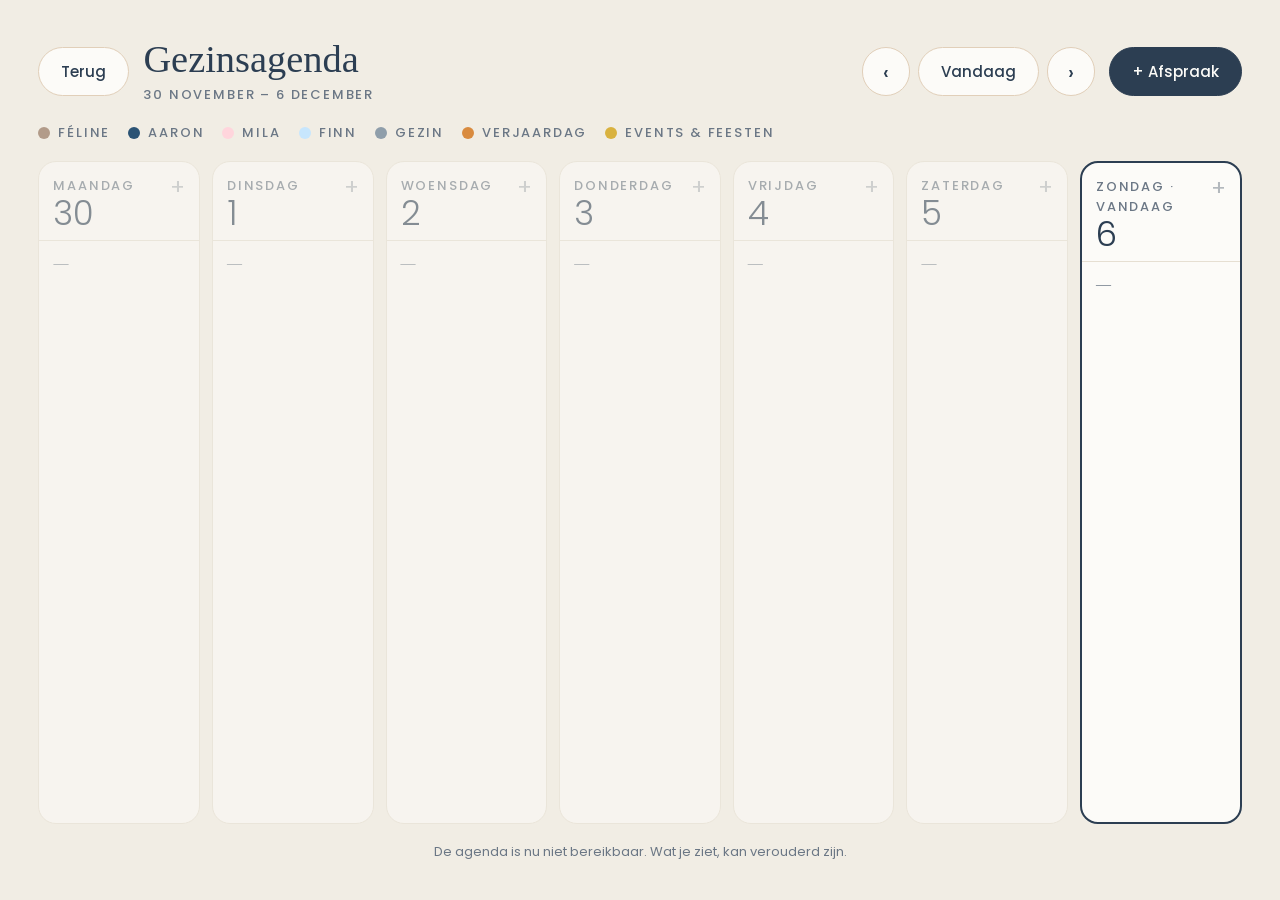
==== agenda/index.html @ 088efd91 "Family hub: startscherm, opslag, fruitmenu en gezinsagenda Het Apps Script staat niet in deze openba" ====
<!doctype html>
<html lang="nl">
<head>
<meta charset="utf-8">
<meta name="viewport" content="width=device-width, initial-scale=1, maximum-scale=1, user-scalable=no">
<title>Gezinsagenda</title>
<link rel="stylesheet" href="../shared/huisstijl.css">
<style>
  body { padding: var(--gutter); display: flex; flex-direction: column; height: 100vh; gap: 18px; }
  input, select { -webkit-user-select: text; user-select: text; }

  .balk { display: flex; align-items: center; gap: 14px; flex-wrap: wrap; }
  .titel { flex: 1; min-width: 200px; }
  .titel h1 { font-family: var(--serif); font-weight: normal; font-size: clamp(28px, 3vw, 40px); margin: 0; line-height: 1.1; }
  .titel .label { margin-top: 4px; }
  .nav { display: flex; gap: 8px; }
  .rond { width: 48px; padding: 0; justify-content: center; font-size: 20px; }

  .legende { display: flex; gap: 18px; flex-wrap: wrap; }
  .legende span { display: inline-flex; align-items: center; gap: 8px; }
  .legende i { width: 12px; height: 12px; border-radius: 50%; display: inline-block; }

  .week { flex: 1; min-height: 0; display: grid; grid-template-columns: repeat(7, minmax(0, 1fr)); gap: 12px; }
  .dag { background: var(--wit); border: 1px solid var(--lijn); border-radius: var(--radius); display: flex; flex-direction: column; min-height: 0; overflow: hidden; }
  .dag.vandaag { border: 2px solid var(--navy); }
  .dag.voorbij { opacity: .55; }
  .kop { padding: 14px 14px 10px; border-bottom: 1px solid var(--lijn); cursor: pointer; text-align: left; background: none; border-left: 0; border-right: 0; border-top: 0; color: inherit; font: inherit; display: flex; justify-content: space-between; align-items: flex-start; gap: 8px; }
  .kop:active { background: var(--room); }
  .kop .nr { font-family: var(--sans); font-weight: 300; font-size: 34px; line-height: 1; }
  .kop .plus { font-family: var(--sans); font-size: 22px; line-height: 1; opacity: .35; }
  .feest { font-family: var(--sans); font-size: 11px; color: var(--zacht); margin-top: 6px; }
  .lijst { flex: 1; overflow-y: auto; padding: 10px; display: flex; flex-direction: column; gap: 8px; }
  .leeg { font-family: var(--serif); font-size: 15px; color: var(--zacht); padding: 4px 4px; }

  .item { display: block; width: 100%; text-align: left; border: 0; cursor: pointer; color: var(--navy); font: inherit;
          background: var(--wit); border-radius: 10px; padding: 8px 10px 8px 14px; position: relative;
          box-shadow: inset 0 0 0 1px var(--lijn); }
  .item::before { content: ""; position: absolute; left: 0; top: 0; bottom: 0; width: 6px; border-radius: 10px 0 0 10px; background: var(--k); }
  .item.heel { background: var(--kz); box-shadow: none; }
  .item .uur { font-family: var(--sans); font-size: 12px; font-weight: 500; letter-spacing: .04em; color: var(--zacht); }
  .item .tt { font-family: var(--serif); font-size: 17px; line-height: 1.25; overflow-wrap: anywhere; }

  .melding { font-family: var(--sans); font-size: 13px; text-align: center; min-height: 18px; color: var(--zacht); }

  dialog { border: 0; border-radius: var(--radius); padding: 28px; background: var(--wit); color: var(--navy); width: min(560px, 92vw); }
  dialog::backdrop { background: rgba(44, 62, 82, .35); }
  dialog h2 { font-family: var(--serif); font-weight: normal; font-size: 30px; margin: 0 0 18px; }
  .veld { margin-bottom: 16px; }
  .veld .label { display: block; margin-bottom: 8px; }
  .veld input { font-family: var(--sans); font-size: 16px; color: var(--navy); width: 100%; min-height: 50px; padding: 0 14px; border: 1px solid var(--beige); border-radius: 12px; background: var(--wit); }
  .wie { display: flex; gap: 8px; flex-wrap: wrap; }
  .wie button { display: inline-flex; align-items: center; gap: 8px; }
  .wie button i { width: 14px; height: 14px; border-radius: 50%; display: inline-block; }
  .wie button[aria-pressed="true"] { border: 2px solid var(--navy); }
  .uren { display: grid; grid-template-columns: 1fr 1fr; gap: 12px; }
  .acties { display: flex; justify-content: flex-end; gap: 10px; margin-top: 22px; }
  .detail p { font-family: var(--serif); font-size: 19px; margin: 0 0 10px; }

  @media (max-width: 900px) {
    body { height: auto; }
    .week { grid-template-columns: 1fr; }
    .lijst { overflow: visible; }
  }
</style>
</head>
<body data-home="../" data-terug="10">
  <div class="balk">
    <a class="knop" href="../">Terug</a>
    <div class="titel">
      <h1>Gezinsagenda</h1>
      <div class="label" id="weeklabel"></div>
    </div>
    <div class="nav">
      <button class="knop rond" id="vorige" aria-label="Vorige week">‹</button>
      <button class="knop" id="nu">Vandaag</button>
      <button class="knop rond" id="volgende" aria-label="Volgende week">›</button>
    </div>
    <button class="knop vol" id="nieuw">+ Afspraak</button>
  </div>

  <div class="legende label" id="legende"></div>
  <main class="week" id="week"></main>
  <div class="melding" id="melding"></div>

  <dialog id="dlgNieuw">
    <form method="dialog" id="formNieuw">
      <h2>Nieuwe afspraak</h2>
      <div class="veld"><span class="label">Voor wie</span><div class="wie" id="wie"></div></div>
      <div class="veld"><label class="label" for="fTitel">Wat</label><input id="fTitel" autocomplete="off" maxlength="200" required></div>
      <div class="veld"><label class="label" for="fDatum">Wanneer</label><input id="fDatum" type="date" required></div>
      <div class="veld">
        <div class="wie">
          <button type="button" class="knop" id="fHeel" aria-pressed="false">Hele dag</button>
        </div>
      </div>
      <div class="veld uren" id="fUren">
        <div><label class="label" for="fVan">Van</label><input id="fVan" type="time" value="09:00"></div>
        <div><label class="label" for="fTot">Tot</label><input id="fTot" type="time" value="10:00"></div>
      </div>
      <div class="veld"><label class="label" for="fWaar">Waar (mag leeg)</label><input id="fWaar" autocomplete="off" maxlength="200"></div>
      <div class="melding" id="fMelding"></div>
      <div class="acties">
        <button type="button" class="knop" id="fAnnuleer">Annuleren</button>
        <button type="submit" class="knop vol" id="fBewaar">Opslaan</button>
      </div>
    </form>
  </dialog>

  <dialog id="dlgDetail">
    <div class="detail">
      <div class="label" id="dWie"></div>
      <h2 id="dTitel"></h2>
      <p id="dWanneer"></p>
      <p id="dWaar"></p>
      <div class="acties"><button class="knop vol" id="dSluit">Sluiten</button></div>
    </div>
  </dialog>

<script src="../shared/config.js"></script>
<script src="../shared/hub-db.js"></script>
<script src="../shared/kiosk.js"></script>
<script>
  // Kleuren uit de familie-huisstijl.
  const MENSEN = {
    feline: { naam: 'Féline', kleur: '#B29B89' },
    aaron:  { naam: 'Aaron',  kleur: '#2B5374' },
    mila:   { naam: 'Mila',   kleur: '#FFD5DC' },
    finn:   { naam: 'Finn',   kleur: '#C7E6FD' },
    gezin:  { naam: 'Gezin',  kleur: '#8F9EAA' },
  };
  const CATEGORIE = { '6': '#D98B3F', '5': '#D9B23F' }; // mandarijn = verjaardag, banaan = events & feesten
  const DAGNAMEN = ['Maandag', 'Dinsdag', 'Woensdag', 'Donderdag', 'Vrijdag', 'Zaterdag', 'Zondag'];

  const $ = (id) => document.getElementById(id);
  const pad = (n) => String(n).padStart(2, '0');
  const iso = (d) => d.getFullYear() + '-' + pad(d.getMonth() + 1) + '-' + pad(d.getDate());
  const plusDagen = (d, n) => { const x = new Date(d); x.setDate(x.getDate() + n); return x; };
  function maandagVan(d) { const x = new Date(d.getFullYear(), d.getMonth(), d.getDate()); x.setDate(x.getDate() - ((x.getDay() + 6) % 7)); return x; }
  function tint(hex, a) { const n = parseInt(hex.slice(1), 16); return `rgba(${n >> 16},${(n >> 8) & 255},${n & 255},${a})`; }

  let maandag = maandagVan(new Date());
  let events = [];
  let laadNr = 0;

  // Legende
  $('legende').innerHTML = Object.values(MENSEN).map((m) => `<span><i style="background:${m.kleur}"></i>${m.naam}</span>`).join('') +
    `<span><i style="background:${CATEGORIE['6']}"></i>Verjaardag</span><span><i style="background:${CATEGORIE['5']}"></i>Events &amp; feesten</span>`;

  function kleurVan(ev) { return CATEGORIE[ev.kleur] || (MENSEN[ev.kal] || MENSEN.gezin).kleur; }

  function cacheSleutel() { return 'hub.agenda.' + iso(maandag); }

  async function laad() {
    const nr = ++laadNr;
    const van = iso(maandag), tot = iso(plusDagen(maandag, 7));
    try {
      const c = JSON.parse(localStorage.getItem(cacheSleutel()) || 'null');
      if (c) { events = c; teken(); }
    } catch (e) { /* geen cache */ }
    try {
      const res = await hubDb.rpc('agenda', { van, tot });
      if (nr !== laadNr) return; // ondertussen naar een andere week gegaan
      events = res.events || [];
      try { localStorage.setItem(cacheSleutel(), JSON.stringify(events)); } catch (e) {}
      $('melding').textContent = '';
      teken();
    } catch (e) {
      if (nr !== laadNr) return;
      $('melding').textContent = e.code === 'not_granted'
        ? 'De sleutel ontbreekt op dit scherm. Vul hem in bij Instellingen.'
        : 'De agenda is nu niet bereikbaar. Wat je ziet, kan verouderd zijn.';
      teken();
    }
  }

  function opDag(ev, dag) {
    if (ev.heleDag) return ev.start <= dag && dag < ev.einde;
    return ev.start.slice(0, 10) === dag;
  }

  function teken() {
    const vandaag = iso(new Date());
    const zondag = plusDagen(maandag, 6);
    const fmt = (d, o) => d.toLocaleDateString('nl-BE', o);
    $('weeklabel').textContent = maandag.getMonth() === zondag.getMonth()
      ? `${maandag.getDate()} – ${fmt(zondag, { day: 'numeric', month: 'long' })}`
      : `${fmt(maandag, { day: 'numeric', month: 'long' })} – ${fmt(zondag, { day: 'numeric', month: 'long' })}`;

    const w = $('week'); w.innerHTML = '';
    for (let i = 0; i < 7; i++) {
      const d = plusDagen(maandag, i), dag = iso(d);
      const vanDag = events.filter((ev) => opDag(ev, dag));
      const feest = vanDag.filter((ev) => ev.kal === 'feestdagen').map((ev) => ev.titel);
      const items = vanDag.filter((ev) => ev.kal !== 'feestdagen').sort((a, b) =>
        (b.heleDag - a.heleDag) || (a.heleDag ? 0 : a.start.localeCompare(b.start)) || a.titel.localeCompare(b.titel));

      const kol = document.createElement('section');
      kol.className = 'dag' + (dag === vandaag ? ' vandaag' : '') + (dag < vandaag ? ' voorbij' : '');
      kol.innerHTML = `<button class="kop" type="button" aria-label="Afspraak toevoegen op ${DAGNAMEN[i]}">
          <div><div class="label">${DAGNAMEN[i]}${dag === vandaag ? ' · vandaag' : ''}</div><div class="nr">${d.getDate()}</div>
          ${feest.length ? `<div class="feest"></div>` : ''}</div><span class="plus">+</span></button>
        <div class="lijst"></div>`;
      if (feest.length) kol.querySelector('.feest').textContent = feest.join(' · ');
      kol.querySelector('.kop').onclick = () => openNieuw(dag);
      const lijst = kol.querySelector('.lijst');
      if (!items.length) lijst.innerHTML = '<div class="leeg">—</div>';
      items.forEach((ev) => {
        const b = document.createElement('button');
        b.type = 'button';
        b.className = 'item' + (ev.heleDag ? ' heel' : '');
        const k = kleurVan(ev);
        b.style.setProperty('--k', k);
        b.style.setProperty('--kz', tint(k, 0.28));
        b.innerHTML = (ev.heleDag ? '' : '<div class="uur"></div>') + '<div class="tt"></div>';
        if (!ev.heleDag) b.querySelector('.uur').textContent = ev.start.slice(11) + ' – ' + ev.einde.slice(11);
        b.querySelector('.tt').textContent = ev.titel || '(zonder titel)';
        b.onclick = () => toonDetail(ev);
        lijst.appendChild(b);
      });
      w.appendChild(kol);
    }
  }

  // Detail
  function toonDetail(ev) {
    $('dWie').textContent = (MENSEN[ev.kal] || { naam: '' }).naam;
    $('dTitel').textContent = ev.titel || '(zonder titel)';
    const d = new Date(ev.start.slice(0, 10) + 'T12:00');
    let wanneer = d.toLocaleDateString('nl-BE', { weekday: 'long', day: 'numeric', month: 'long' });
    if (ev.heleDag) {
      const laatste = plusDagen(new Date(ev.einde + 'T12:00'), -1);
      if (iso(laatste) !== ev.start) wanneer += ' tot ' + laatste.toLocaleDateString('nl-BE', { weekday: 'long', day: 'numeric', month: 'long' });
      else wanneer += ', hele dag';
    } else {
      wanneer += ', ' + ev.start.slice(11) + ' – ' + ev.einde.slice(11);
    }
    $('dWanneer').textContent = wanneer;
    $('dWaar').textContent = ev.locatie || '';
    $('dlgDetail').showModal();
  }
  $('dSluit').onclick = () => $('dlgDetail').close();

  // Nieuwe afspraak
  let wie = 'gezin', heleDag = false;
  $('wie').innerHTML = Object.entries(MENSEN).map(([k, m]) =>
    `<button type="button" class="knop" data-wie="${k}" aria-pressed="false"><i style="background:${m.kleur}"></i>${m.naam}</button>`).join('');
  $('wie').onclick = (e) => {
    const b = e.target.closest('[data-wie]'); if (!b) return;
    wie = b.dataset.wie;
    $('wie').querySelectorAll('[data-wie]').forEach((x) => x.setAttribute('aria-pressed', x === b));
  };
  $('fHeel').onclick = () => {
    heleDag = !heleDag;
    $('fHeel').setAttribute('aria-pressed', heleDag);
    $('fUren').hidden = heleDag;
  };
  function openNieuw(dag) {
    $('formNieuw').reset();
    $('fDatum').value = dag || (iso(new Date()) >= iso(maandag) && iso(new Date()) < iso(plusDagen(maandag, 7)) ? iso(new Date()) : iso(maandag));
    $('fVan').value = '09:00'; $('fTot').value = '10:00';
    heleDag = false; $('fHeel').setAttribute('aria-pressed', 'false'); $('fUren').hidden = false;
    wie = 'gezin';
    $('wie').querySelectorAll('[data-wie]').forEach((x) => x.setAttribute('aria-pressed', x.dataset.wie === wie));
    $('fMelding').textContent = '';
    $('fBewaar').disabled = false;
    $('dlgNieuw').showModal();
    $('fTitel').focus();
  }
  $('nieuw').onclick = () => openNieuw();
  $('fAnnuleer').onclick = () => $('dlgNieuw').close();
  $('formNieuw').onsubmit = async (e) => {
    e.preventDefault();
    const titel = $('fTitel').value.trim();
    if (!titel) { $('fMelding').textContent = 'Geef de afspraak een naam.'; return; }
    $('fBewaar').disabled = true;
    $('fMelding').textContent = 'Opslaan…';
    try {
      await hubDb.rpc('afspraak', {
        kal: wie, titel, datum: $('fDatum').value, heleDag,
        van: $('fVan').value, tot: $('fTot').value, locatie: $('fWaar').value.trim(),
      });
      $('dlgNieuw').close();
      maandag = maandagVan(new Date($('fDatum').value + 'T12:00'));
      laad();
    } catch (err) {
      $('fBewaar').disabled = false;
      $('fMelding').textContent = err.code === 'not_granted'
        ? 'De sleutel ontbreekt op dit scherm.'
        : 'Opslaan lukte niet: ' + (err.message || 'probeer opnieuw');
    }
  };

  // Week wisselen
  $('vorige').onclick = () => { maandag = plusDagen(maandag, -7); events = []; teken(); laad(); };
  $('volgende').onclick = () => { maandag = plusDagen(maandag, 7); events = []; teken(); laad(); };
  $('nu').onclick = () => { maandag = maandagVan(new Date()); laad(); };

  teken();
  laad();
  // Elke 5 minuten vernieuwen; om middernacht schuift "vandaag" mee.
  setInterval(() => {
    if (document.querySelector('dialog[open]')) return;
    const nuMaandag = maandagVan(new Date());
    if (iso(new Date()) === iso(nuMaandag) && new Date().getHours() === 0) maandag = nuMaandag;
    laad();
  }, 5 * 60000);
</script>
</body>
</html>
---- shared/huisstijl.css ----
/* Family hub — huisstijl (room, wit, navy, beige) en kiosk-instellingen. */
@import url("https://fonts.googleapis.com/css2?family=Poppins:wght@300;400;500&display=swap");
@font-face { font-family: "Miltona"; src: url("Miltona.otf") format("opentype"); font-display: swap; }

:root {
  --room: #F1EDE4;
  --wit: #FCFBF8;
  --navy: #2C3E52;
  --beige: #E1CFB9;
  --lijn: #E6DFD2;
  --zacht: #6B7785;

  --aaron: #2B5374;
  --feline: #B29B89;
  --mila: #FFD5DC;
  --finn: #C7E6FD;

  --script: "Miltona", Cochin, Georgia, serif;
  --serif: Cochin, Georgia, "Times New Roman", serif;
  --sans: "Poppins", system-ui, sans-serif;

  --radius: 18px;
  --gutter: clamp(16px, 3vw, 40px);
}

* { box-sizing: border-box; }
html, body { margin: 0; height: 100%; }
body {
  background: var(--room);
  color: var(--navy);
  font-family: var(--serif);
  /* Keukenscherm: geen tekst selecteren, geen zoom, geen menu bij lang drukken. */
  -webkit-user-select: none;
  user-select: none;
  -webkit-touch-callout: none;
  touch-action: manipulation;
  overscroll-behavior: none;
}

.label {
  font-family: var(--sans);
  font-size: 13px;
  font-weight: 500;
  letter-spacing: 0.14em;
  text-transform: uppercase;
  color: var(--zacht);
}

.knop {
  font-family: var(--sans);
  font-size: 15px;
  font-weight: 500;
  color: var(--navy);
  background: var(--wit);
  border: 1px solid var(--beige);
  border-radius: 999px;
  padding: 12px 22px;
  min-height: 48px;
  cursor: pointer;
  text-decoration: none;
  display: inline-flex;
  align-items: center;
  gap: 10px;
}
.knop:active { background: var(--room); }
.knop.vol { background: var(--navy); color: var(--wit); border-color: var(--navy); }

/* Statusbolletje: verbonden / proefmodus / geen verbinding */
.status { display: inline-flex; align-items: center; gap: 8px; }
.status i { width: 9px; height: 9px; border-radius: 50%; background: var(--beige); display: inline-block; }
.status[data-s="ok"] i { background: #7A9A7E; }
.status[data-s="offline"] i, .status[data-s="sleutel"] i { background: #C27C6B; }
.status[data-s="proef"] i { background: var(--feline); }
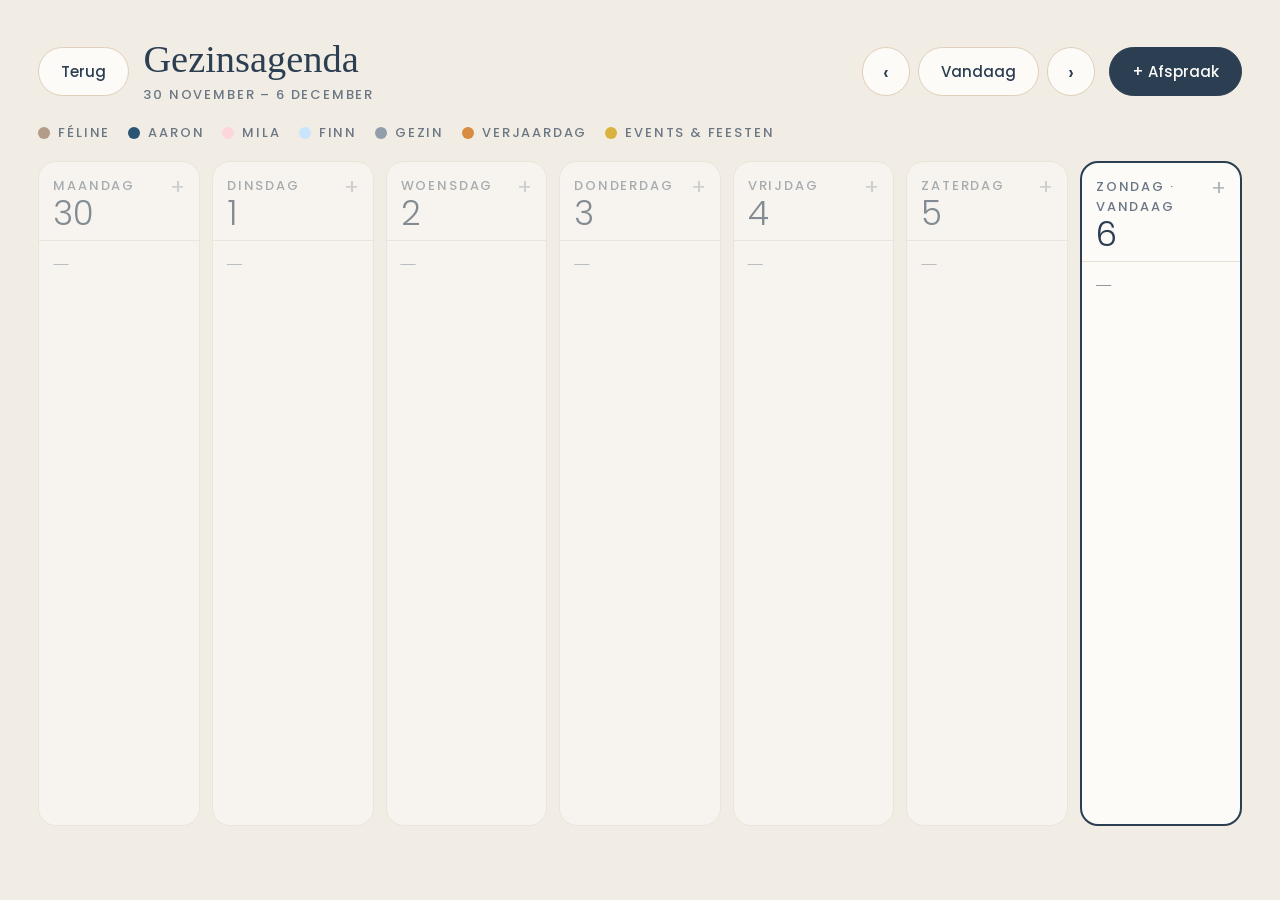
==== commit 9e6cb30a: "Agenda: kleur 5 in Féline's agenda is een taak, niet een event; taken en vrije dagen gelabeld Co-Aut" ====
--- a/agenda/index.html
+++ b/agenda/index.html
@@ -37,6 +37,7 @@
           box-shadow: inset 0 0 0 1px var(--lijn); }
   .item::before { content: ""; position: absolute; left: 0; top: 0; bottom: 0; width: 6px; border-radius: 10px 0 0 10px; background: var(--k); }
   .item.heel { background: var(--kz); box-shadow: none; }
+  .item .soort { font-family: var(--sans); font-size: 10px; font-weight: 500; letter-spacing: .08em; text-transform: uppercase; color: var(--zacht); margin-right: 6px; }
   .item .uur { font-family: var(--sans); font-size: 12px; font-weight: 500; letter-spacing: .04em; color: var(--zacht); }
   .item .tt { font-family: var(--serif); font-size: 17px; line-height: 1.25; overflow-wrap: anywhere; }
 
@@ -146,7 +147,19 @@
   $('legende').innerHTML = Object.values(MENSEN).map((m) => `<span><i style="background:${m.kleur}"></i>${m.naam}</span>`).join('') +
     `<span><i style="background:${CATEGORIE['6']}"></i>Verjaardag</span><span><i style="background:${CATEGORIE['5']}"></i>Events &amp; feesten</span>`;
 
-  function kleurVan(ev) { return CATEGORIE[ev.kleur] || (MENSEN[ev.kal] || MENSEN.gezin).kleur; }
+  // Zelfde regels als de weekkaarten. Let op: in Féline's eigen agenda komt haar blauwe taakkleur door als colorId 5
+  // (elders is 5 banaan = events & feesten).
+  function soortVan(ev) {
+    const t = (ev.titel || '').trim();
+    if (ev.kleur === '6' || /^verjaardag/i.test(t)) return 'verjaardag';
+    if (ev.kleur === '5') return ev.kal === 'feline' ? 'taak' : 'feest';
+    if (ev.kleur === '10' || /^vrij$/i.test(t)) return 'vrij';
+    if (ev.kleur === '7' || /^to ?do/i.test(t)) return 'taak';
+    return 'afspraak';
+  }
+  const SOORTKLEUR = { verjaardag: CATEGORIE['6'], feest: CATEGORIE['5'] };
+  const SOORTLABEL = { taak: 'Taak', vrij: 'Vrij' };
+  function kleurVan(ev) { return SOORTKLEUR[soortVan(ev)] || (MENSEN[ev.kal] || MENSEN.gezin).kleur; }
 
   function cacheSleutel() { return 'hub.agenda.' + iso(maandag); }
 
@@ -214,6 +227,8 @@
         b.innerHTML = (ev.heleDag ? '' : '<div class="uur"></div>') + '<div class="tt"></div>';
         if (!ev.heleDag) b.querySelector('.uur').textContent = ev.start.slice(11) + ' – ' + ev.einde.slice(11);
         b.querySelector('.tt').textContent = ev.titel || '(zonder titel)';
+        const lab = SOORTLABEL[soortVan(ev)];
+        if (lab && !/^vrij$/i.test((ev.titel || '').trim())) { const s = document.createElement('span'); s.className = 'soort'; s.textContent = lab; b.querySelector('.tt').prepend(s); }
         b.onclick = () => toonDetail(ev);
         lijst.appendChild(b);
       });
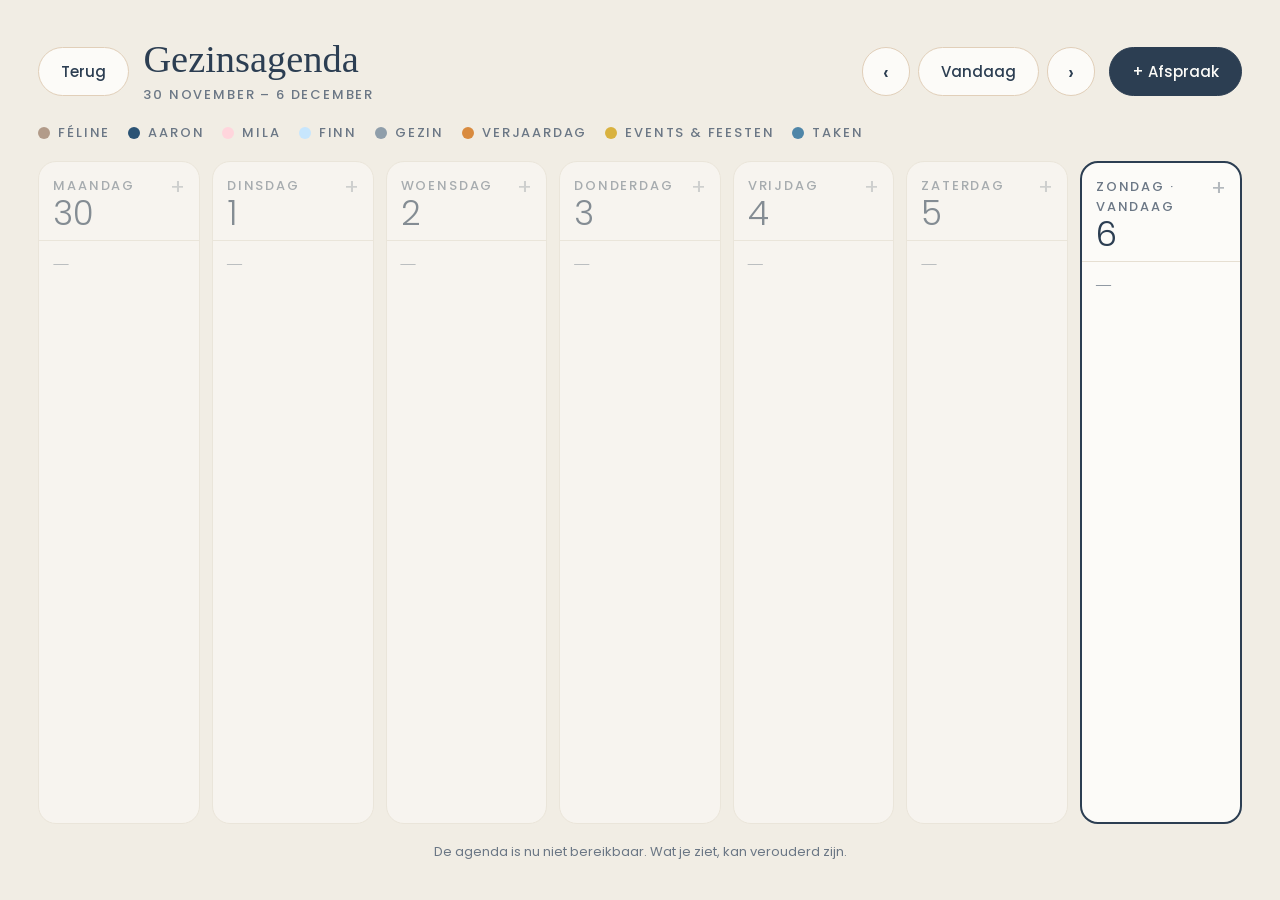
==== commit 36776cbb: "Agenda: taken in blauw Co-Authored-By: Claude Opus 5.5 <noreply@anthropic.com> Claude-Session: https" ====
--- a/agenda/index.html
+++ b/agenda/index.html
@@ -145,7 +145,7 @@
 
   // Legende
   $('legende').innerHTML = Object.values(MENSEN).map((m) => `<span><i style="background:${m.kleur}"></i>${m.naam}</span>`).join('') +
-    `<span><i style="background:${CATEGORIE['6']}"></i>Verjaardag</span><span><i style="background:${CATEGORIE['5']}"></i>Events &amp; feesten</span>`;
+    `<span><i style="background:${CATEGORIE['6']}"></i>Verjaardag</span><span><i style="background:${CATEGORIE['5']}"></i>Events &amp; feesten</span><span><i style="background:#4F86A8"></i>Taken</span>`;
 
   // Zelfde regels als de weekkaarten. Let op: in Féline's eigen agenda komt haar blauwe taakkleur door als colorId 5
   // (elders is 5 banaan = events & feesten).
@@ -157,8 +157,9 @@
     if (ev.kleur === '7' || /^to ?do/i.test(t)) return 'taak';
     return 'afspraak';
   }
-  const SOORTKLEUR = { verjaardag: CATEGORIE['6'], feest: CATEGORIE['5'] };
-  const SOORTLABEL = { taak: 'Taak', vrij: 'Vrij' };
+  const TAAKKLEUR = '#4F86A8'; // rustig blauw (pauw) voor taken
+  const SOORTKLEUR = { verjaardag: CATEGORIE['6'], feest: CATEGORIE['5'], taak: TAAKKLEUR };
+  const SOORTLABEL = { vrij: 'Vrij' };
   function kleurVan(ev) { return SOORTKLEUR[soortVan(ev)] || (MENSEN[ev.kal] || MENSEN.gezin).kleur; }
 
   function cacheSleutel() { return 'hub.agenda.' + iso(maandag); }
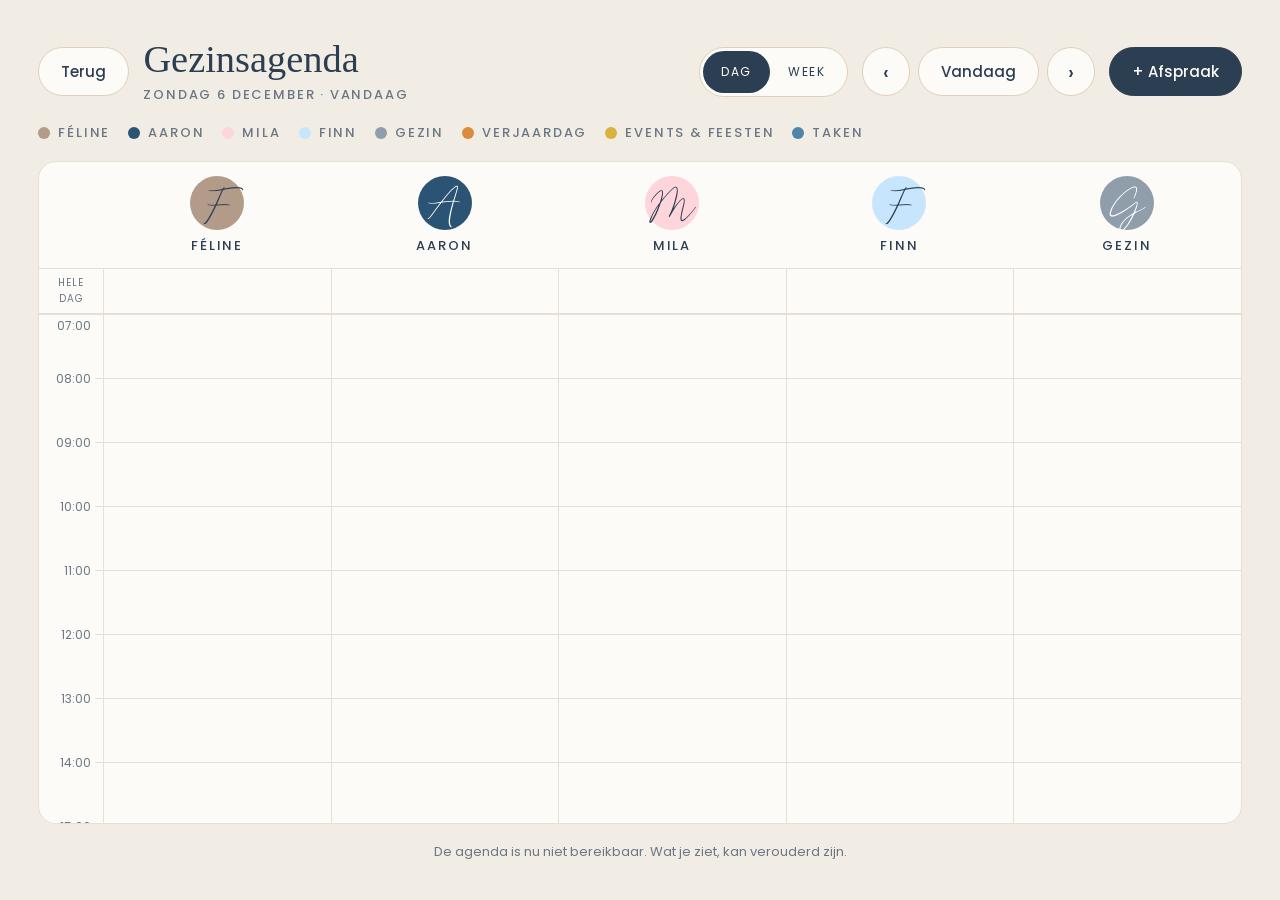
==== commit a219abc3: "Agenda: dagweergave met een kolom per persoon (week blijft beschikbaar) Co-Authored-By: Claude Opus " ====
--- a/agenda/index.html
+++ b/agenda/index.html
@@ -57,9 +57,43 @@
   .acties { display: flex; justify-content: flex-end; gap: 10px; margin-top: 22px; }
   .detail p { font-family: var(--serif); font-size: 19px; margin: 0 0 10px; }
 
+  .wissel { display: flex; border: 1px solid var(--beige); border-radius: 999px; padding: 3px; background: var(--wit); }
+  .wissel button { border: 0; background: transparent; color: var(--navy); font-family: var(--sans); font-size: 12px; letter-spacing: .14em; text-transform: uppercase; border-radius: 999px; min-height: 42px; padding: 0 18px; cursor: pointer; }
+  .wissel button[aria-pressed="true"] { background: var(--navy); color: var(--wit); }
+
+  /* Dagweergave: een kolom per persoon */
+  .dagview { --g: 64px; flex: 1; min-height: 0; display: flex; flex-direction: column; background: var(--wit); border: 1px solid var(--lijn); border-radius: var(--radius); overflow: hidden; }
+  .dv-rij { display: grid; grid-template-columns: var(--g) repeat(var(--n), minmax(0, 1fr)); }
+  .dv-kop { border-bottom: 1px solid var(--lijn); padding: 14px 0 12px; }
+  .persoon { display: flex; flex-direction: column; align-items: center; gap: 6px; }
+  .avatar { width: 54px; height: 54px; border-radius: 50%; display: grid; place-items: center; font-family: var(--script); font-size: 30px; line-height: 1; padding-top: 4px; }
+  .persoon .label { color: var(--navy); }
+  .dv-heel { border-bottom: 1px solid var(--lijn); }
+  .dv-heel > div { padding: 6px; display: flex; flex-direction: column; gap: 4px; border-left: 1px solid var(--lijn); min-height: 12px; }
+  .dv-heel .gutter, .dv-kop .gutter { border-left: 0; font-family: var(--sans); font-size: 10px; letter-spacing: .1em; text-transform: uppercase; color: var(--zacht); display: flex; align-items: center; justify-content: center; text-align: center; }
+  .chip { border: 0; border-radius: 8px; padding: 6px 8px; text-align: left; font-family: var(--sans); font-size: 13px; font-weight: 500; cursor: pointer; background: var(--k); color: var(--t); overflow: hidden; text-overflow: ellipsis; white-space: nowrap; }
+  .dv-scroll { flex: 1; min-height: 0; overflow-y: auto; position: relative; }
+  .dv-raster { position: relative; }
+  .dv-uur { position: absolute; left: 0; right: 0; border-top: 1px solid var(--lijn); }
+  .dv-uur span { position: absolute; left: 0; width: 56px; top: -9px; text-align: right; font-family: var(--sans); font-size: 12px; color: var(--zacht); background: var(--wit); padding-right: 4px; }
+  .dv-uur:first-child span { top: 2px; }
+  .dv-kol { position: absolute; top: 0; bottom: 0; border-left: 1px solid var(--lijn); cursor: pointer; }
+  .blok { position: absolute; display: flex; flex-direction: column; justify-content: flex-start; border: 0; border-radius: 10px; padding: 6px 8px; text-align: left; cursor: pointer; overflow: hidden; background: var(--k); color: var(--t); box-shadow: 0 0 0 2px var(--wit); font: inherit; }
+  .blok .tt { font-family: var(--sans); font-size: 14px; font-weight: 500; line-height: 1.2; overflow-wrap: anywhere; }
+  .blok .uur { font-family: var(--sans); font-size: 12px; opacity: .85; margin-top: 2px; }
+  .nulijn { position: absolute; left: 60px; right: 0; height: 2px; background: #C9483B; z-index: 3; pointer-events: none; }
+  .nulijn::before { content: attr(data-t); position: absolute; left: -58px; top: -10px; background: #C9483B; color: #fff; font-family: var(--sans); font-size: 11px; font-weight: 500; padding: 2px 6px; border-radius: 6px; }
+  [hidden] { display: none !important; }
+
   @media (max-width: 900px) {
     body { height: auto; }
     .week { grid-template-columns: 1fr; }
+    .dagview { flex: none; height: 80vh; }
+    .dagview { --g: 44px; }
+    .blok { padding: 4px; } .blok .tt { font-size: 12px; overflow-wrap: normal; } .blok .uur { display: none; }
+    .dv-uur span { width: 40px; font-size: 11px; }
+    .nulijn { left: 40px; } .nulijn::before { display: none; }
+    .avatar { width: 36px; height: 36px; font-size: 20px; }
     .lijst { overflow: visible; }
   }
 </style>
@@ -71,16 +105,21 @@
       <h1>Gezinsagenda</h1>
       <div class="label" id="weeklabel"></div>
     </div>
+    <div class="wissel" role="group" aria-label="Weergave">
+      <button type="button" id="wDag" aria-pressed="true">Dag</button>
+      <button type="button" id="wWeek" aria-pressed="false">Week</button>
+    </div>
     <div class="nav">
-      <button class="knop rond" id="vorige" aria-label="Vorige week">‹</button>
+      <button class="knop rond" id="vorige" aria-label="Vorige">‹</button>
       <button class="knop" id="nu">Vandaag</button>
-      <button class="knop rond" id="volgende" aria-label="Volgende week">›</button>
+      <button class="knop rond" id="volgende" aria-label="Volgende">›</button>
     </div>
     <button class="knop vol" id="nieuw">+ Afspraak</button>
   </div>
 
   <div class="legende label" id="legende"></div>
-  <main class="week" id="week"></main>
+  <main class="week" id="week" hidden></main>
+  <main class="dagview" id="dagview"></main>
   <div class="melding" id="melding"></div>
 
   <dialog id="dlgNieuw">
@@ -140,6 +179,12 @@
   function tint(hex, a) { const n = parseInt(hex.slice(1), 16); return `rgba(${n >> 16},${(n >> 8) & 255},${n & 255},${a})`; }
 
   let maandag = maandagVan(new Date());
+  let dagSel = new Date(); dagSel.setHours(12, 0, 0, 0);
+  let modus = 'dag';
+  try { modus = localStorage.getItem('hub.agenda.modus') || 'dag'; } catch (e) {}
+  const KOLOMMEN = ['feline', 'aaron', 'mila', 'finn', 'gezin'];
+  function tekstOp(hex) { const n = parseInt(hex.slice(1), 16); const l = (0.299 * (n >> 16) + 0.587 * ((n >> 8) & 255) + 0.114 * (n & 255)) / 255; return l > 0.62 ? '#2C3E52' : '#FFFFFF'; }
+  const minVan = (t) => +t.slice(11, 13) * 60 + +t.slice(14, 16);
   let events = [];
   let laadNr = 0;
 
@@ -193,6 +238,107 @@
   }
 
   function teken() {
+    $('week').hidden = modus !== 'week';
+    $('dagview').hidden = modus !== 'dag';
+    $('wDag').setAttribute('aria-pressed', modus === 'dag');
+    $('wWeek').setAttribute('aria-pressed', modus === 'week');
+    if (modus === 'dag') tekenDag(); else tekenWeek();
+  }
+
+  const UURHOOGTE = 64;
+  let eersteKeer = true;
+  function tekenDag() {
+    const dag = iso(dagSel), vandaag = iso(new Date());
+    const vanDag = events.filter((ev) => ev.heleDag ? opDag(ev, dag) : (ev.start.slice(0, 10) <= dag && ev.einde.slice(0, 10) >= dag && !(ev.einde.slice(0, 10) === dag && ev.einde.slice(11) === '00:00')));
+    const feest = vanDag.filter((ev) => ev.kal === 'feestdagen').map((ev) => ev.titel);
+    let label = dagSel.toLocaleDateString('nl-BE', { weekday: 'long', day: 'numeric', month: 'long' });
+    label = label.charAt(0).toUpperCase() + label.slice(1);
+    $('weeklabel').textContent = label + (dag === vandaag ? ' · vandaag' : '') + (feest.length ? ' · ' + feest.join(' · ') : '');
+
+    const begin = (ev) => ev.start.slice(0, 10) < dag ? 0 : minVan(ev.start);
+    const einde = (ev) => ev.einde.slice(0, 10) > dag ? 1440 : Math.max(minVan(ev.einde), begin(ev) + 15);
+    const getimed = vanDag.filter((ev) => !ev.heleDag && ev.kal !== 'feestdagen');
+    let vanU = 7, totU = 22;
+    getimed.forEach((ev) => { vanU = Math.min(vanU, Math.floor(begin(ev) / 60)); totU = Math.max(totU, Math.ceil(einde(ev) / 60)); });
+    totU = Math.min(totU, 24);
+
+    const v = $('dagview');
+    v.style.setProperty('--n', KOLOMMEN.length);
+    const kop = KOLOMMEN.map((k) => { const m = MENSEN[k]; return `<div class="persoon"><div class="avatar" style="background:${m.kleur};color:${tekstOp(m.kleur)}">${m.naam.charAt(0)}</div><div class="label">${m.naam}</div></div>`; }).join('');
+    v.innerHTML = `<div class="dv-rij dv-kop"><div class="gutter"></div>${kop}</div>
+      <div class="dv-rij dv-heel"><div class="gutter">Hele dag</div>${KOLOMMEN.map((k) => `<div data-heel="${k}"></div>`).join('')}</div>
+      <div class="dv-scroll"><div class="dv-raster" style="height:${(totU - vanU) * UURHOOGTE + 8}px"></div></div>`;
+
+    vanDag.filter((ev) => ev.heleDag && ev.kal !== 'feestdagen').forEach((ev) => {
+      const host = v.querySelector(`[data-heel="${ev.kal}"]`) || v.querySelector('[data-heel="gezin"]');
+      const k = kleurVan(ev);
+      const b = document.createElement('button');
+      b.type = 'button'; b.className = 'chip';
+      b.style.setProperty('--k', k); b.style.setProperty('--t', tekstOp(k));
+      b.textContent = ev.titel || '(zonder titel)';
+      b.onclick = () => toonDetail(ev);
+      host.appendChild(b);
+    });
+
+    const raster = v.querySelector('.dv-raster');
+    for (let u = vanU; u <= totU; u++) {
+      const l = document.createElement('div'); l.className = 'dv-uur'; l.style.top = ((u - vanU) * UURHOOGTE) + 'px';
+      if (u < totU) l.innerHTML = `<span>${pad(u)}:00</span>`;
+      raster.appendChild(l);
+    }
+    const breedte = `calc((100% - var(--g)) / ${KOLOMMEN.length})`;
+    KOLOMMEN.forEach((k, i) => {
+      const kol = document.createElement('div');
+      kol.className = 'dv-kol';
+      kol.style.left = `calc(var(--g) + ${breedte} * ${i})`; kol.style.width = breedte;
+      kol.onclick = (e) => {
+        if (e.target !== kol) return;
+        const u = Math.min(23, vanU + Math.floor(e.offsetY / UURHOOGTE));
+        openNieuw(dag, k, pad(u) + ':00', pad(Math.min(23, u + 1)) + ':00');
+      };
+      // Overlappende afspraken naast elkaar zetten
+      const mijn = getimed.filter((ev) => (MENSEN[ev.kal] ? ev.kal : 'gezin') === k).sort((a, b) => begin(a) - begin(b) || einde(b) - einde(a));
+      const sporen = []; const groepen = []; let groep = null, groepEinde = -1;
+      mijn.forEach((ev) => {
+        if (begin(ev) >= groepEinde) { groep = []; groepen.push(groep); sporen.length = 0; }
+        let s = sporen.findIndex((e) => e <= begin(ev)); if (s < 0) { s = sporen.length; sporen.push(0); }
+        sporen[s] = einde(ev); ev._spoor = s; groep.push(ev); groepEinde = Math.max(groepEinde, einde(ev));
+        groep.n = Math.max(groep.n || 0, sporen.length);
+      });
+      groepen.forEach((g) => g.forEach((ev) => {
+        const kl = kleurVan(ev);
+        const b = document.createElement('button');
+        b.type = 'button'; b.className = 'blok';
+        const top = (begin(ev) - vanU * 60) / 60 * UURHOOGTE, h = (einde(ev) - begin(ev)) / 60 * UURHOOGTE;
+        b.style.top = top + 2 + 'px'; b.style.height = Math.max(22, h - 4) + 'px';
+        b.style.left = `calc(${100 / g.n * ev._spoor}% + 4px)`; b.style.width = `calc(${100 / g.n}% - 8px)`;
+        b.style.setProperty('--k', kl); b.style.setProperty('--t', tekstOp(kl));
+        b.innerHTML = '<div class="tt"></div>' + (h >= 44 ? '<div class="uur"></div>' : '');
+        b.querySelector('.tt').textContent = ev.titel || '(zonder titel)';
+        if (h >= 44) b.querySelector('.uur').textContent = ev.start.slice(11) + ' – ' + ev.einde.slice(11);
+        b.onclick = () => toonDetail(ev);
+        kol.appendChild(b);
+      }));
+      raster.appendChild(kol);
+    });
+
+    const scroll = v.querySelector('.dv-scroll');
+    if (dag === vandaag) {
+      const nu = new Date(), m = nu.getHours() * 60 + nu.getMinutes();
+      if (m >= vanU * 60 && m <= totU * 60) {
+        const lijn = document.createElement('div'); lijn.className = 'nulijn';
+        lijn.style.top = ((m - vanU * 60) / 60 * UURHOOGTE) + 'px'; lijn.dataset.t = pad(nu.getHours()) + ':' + pad(nu.getMinutes());
+        raster.appendChild(lijn);
+        if (eersteKeer) scroll.scrollTop = Math.max(0, (m - vanU * 60) / 60 * UURHOOGTE - 120);
+      }
+    } else if (eersteKeer) {
+      const eerste = getimed.length ? Math.min(...getimed.map(begin)) : 8 * 60;
+      scroll.scrollTop = Math.max(0, (eerste - vanU * 60) / 60 * UURHOOGTE - 20);
+    }
+    eersteKeer = false;
+  }
+
+  function tekenWeek() {
     const vandaag = iso(new Date());
     const zondag = plusDagen(maandag, 6);
     const fmt = (d, o) => d.toLocaleDateString('nl-BE', o);
@@ -270,19 +416,19 @@
     $('fHeel').setAttribute('aria-pressed', heleDag);
     $('fUren').hidden = heleDag;
   };
-  function openNieuw(dag) {
+  function openNieuw(dag, voorWie, van, tot) {
     $('formNieuw').reset();
     $('fDatum').value = dag || (iso(new Date()) >= iso(maandag) && iso(new Date()) < iso(plusDagen(maandag, 7)) ? iso(new Date()) : iso(maandag));
-    $('fVan').value = '09:00'; $('fTot').value = '10:00';
+    $('fVan').value = van || '09:00'; $('fTot').value = tot || '10:00';
     heleDag = false; $('fHeel').setAttribute('aria-pressed', 'false'); $('fUren').hidden = false;
-    wie = 'gezin';
+    wie = voorWie || 'gezin';
     $('wie').querySelectorAll('[data-wie]').forEach((x) => x.setAttribute('aria-pressed', x.dataset.wie === wie));
     $('fMelding').textContent = '';
     $('fBewaar').disabled = false;
     $('dlgNieuw').showModal();
     $('fTitel').focus();
   }
-  $('nieuw').onclick = () => openNieuw();
+  $('nieuw').onclick = () => openNieuw(modus === 'dag' ? iso(dagSel) : undefined);
   $('fAnnuleer').onclick = () => $('dlgNieuw').close();
   $('formNieuw').onsubmit = async (e) => {
     e.preventDefault();
@@ -296,7 +442,8 @@
         van: $('fVan').value, tot: $('fTot').value, locatie: $('fWaar').value.trim(),
       });
       $('dlgNieuw').close();
-      maandag = maandagVan(new Date($('fDatum').value + 'T12:00'));
+      dagSel = new Date($('fDatum').value + 'T12:00');
+      maandag = maandagVan(dagSel);
       laad();
     } catch (err) {
       $('fBewaar').disabled = false;
@@ -307,9 +454,21 @@
   };
 
   // Week wisselen
-  $('vorige').onclick = () => { maandag = plusDagen(maandag, -7); events = []; teken(); laad(); };
-  $('volgende').onclick = () => { maandag = plusDagen(maandag, 7); events = []; teken(); laad(); };
-  $('nu').onclick = () => { maandag = maandagVan(new Date()); laad(); };
+  function ga(n) {
+    const oud = iso(maandag);
+    if (modus === 'dag') { dagSel = plusDagen(dagSel, n); maandag = maandagVan(dagSel); }
+    else { maandag = plusDagen(maandag, 7 * n); dagSel = new Date(maandag); dagSel.setHours(12, 0, 0, 0); }
+    eersteKeer = true;
+    if (iso(maandag) !== oud) { events = []; teken(); laad(); } else teken();
+  }
+  $('vorige').onclick = () => ga(-1);
+  $('volgende').onclick = () => ga(1);
+  $('nu').onclick = () => { dagSel = new Date(); dagSel.setHours(12, 0, 0, 0); maandag = maandagVan(dagSel); eersteKeer = true; laad(); };
+  function zetModus(m) { modus = m; try { localStorage.setItem('hub.agenda.modus', m); } catch (e) {} eersteKeer = true; teken(); }
+  $('wDag').onclick = () => zetModus('dag');
+  $('wWeek').onclick = () => zetModus('week');
+  // Nulijn elke minuut opschuiven
+  setInterval(() => { if (modus === 'dag' && !document.querySelector('dialog[open]')) teken(); }, 60000);
 
   teken();
   laad();
@@ -318,6 +477,7 @@
     if (document.querySelector('dialog[open]')) return;
     const nuMaandag = maandagVan(new Date());
     if (iso(new Date()) === iso(nuMaandag) && new Date().getHours() === 0) maandag = nuMaandag;
+    if (new Date().getHours() === 0 && new Date().getMinutes() < 5) { dagSel = new Date(); dagSel.setHours(12, 0, 0, 0); maandag = maandagVan(dagSel); }
     laad();
   }, 5 * 60000);
 </script>
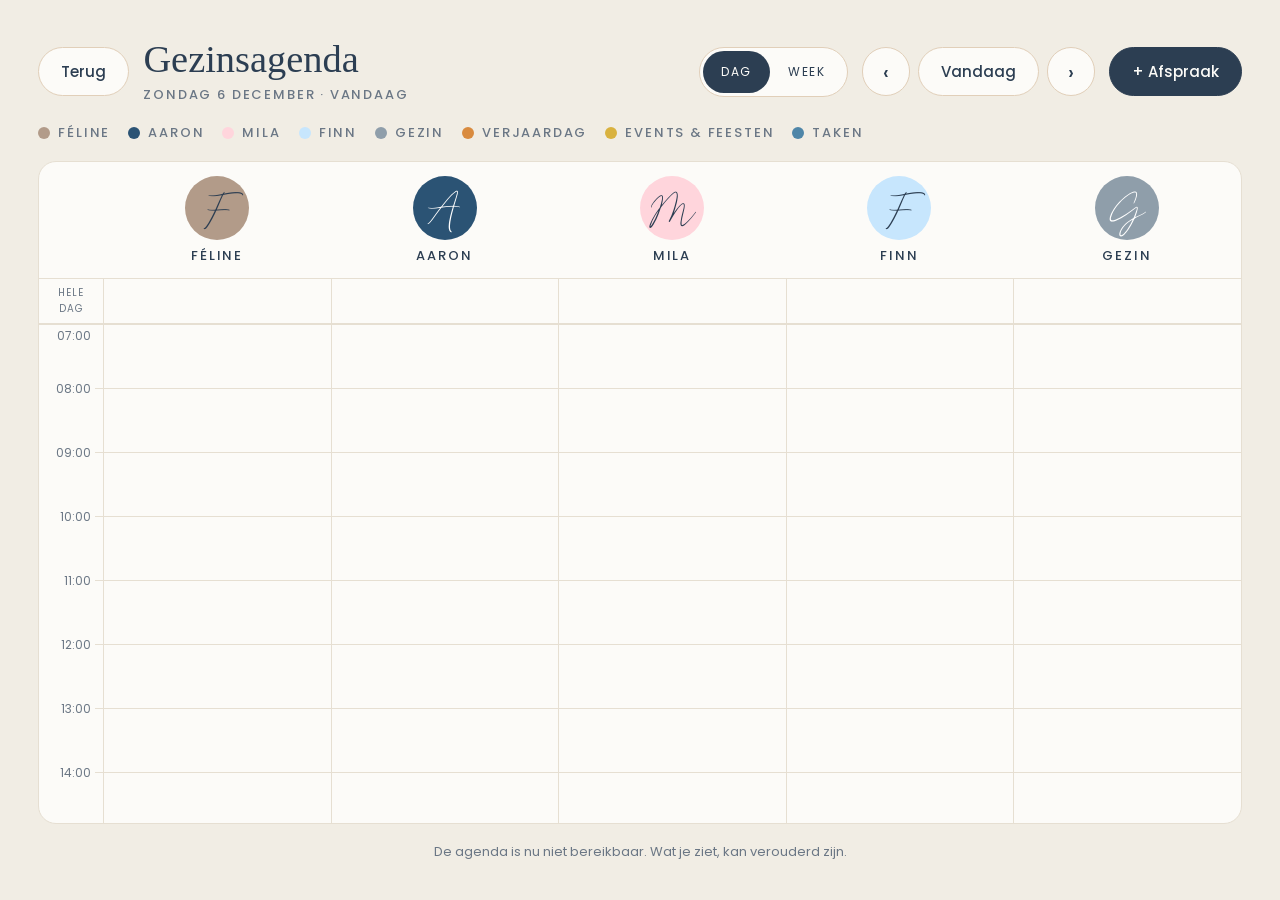
==== commit ff73a3a3: "Foto's per persoon in de agenda, in te stellen via Instellingen (privé in de Sheet) Co-Authored-By: " ====
--- a/agenda/index.html
+++ b/agenda/index.html
@@ -66,7 +66,8 @@
   .dv-rij { display: grid; grid-template-columns: var(--g) repeat(var(--n), minmax(0, 1fr)); }
   .dv-kop { border-bottom: 1px solid var(--lijn); padding: 14px 0 12px; }
   .persoon { display: flex; flex-direction: column; align-items: center; gap: 6px; }
-  .avatar { width: 54px; height: 54px; border-radius: 50%; display: grid; place-items: center; font-family: var(--script); font-size: 30px; line-height: 1; padding-top: 4px; }
+  .avatar.foto { background-size: cover; background-position: center; color: transparent !important; }
+  .avatar { width: 64px; height: 64px; border-radius: 50%; display: grid; place-items: center; font-family: var(--script); font-size: 30px; line-height: 1; padding-top: 4px; }
   .persoon .label { color: var(--navy); }
   .dv-heel { border-bottom: 1px solid var(--lijn); }
   .dv-heel > div { padding: 6px; display: flex; flex-direction: column; gap: 4px; border-left: 1px solid var(--lijn); min-height: 12px; }
@@ -184,6 +185,18 @@
   try { modus = localStorage.getItem('hub.agenda.modus') || 'dag'; } catch (e) {}
   const KOLOMMEN = ['feline', 'aaron', 'mila', 'finn', 'gezin'];
   function tekstOp(hex) { const n = parseInt(hex.slice(1), 16); const l = (0.299 * (n >> 16) + 0.587 * ((n >> 8) & 255) + 0.114 * (n & 255)) / 255; return l > 0.62 ? '#2C3E52' : '#FFFFFF'; }
+  // Foto's per persoon (ingesteld via Instellingen)
+  let FOTOS = {};
+  try { FOTOS = JSON.parse(localStorage.getItem('hub.personen') || '{}'); } catch (e) {}
+  claude.use('db').then((db) => {
+    if (!db) return;
+    db.collection('personen').onSnapshot((snap) => {
+      const n = {}; snap.docs.forEach((d) => { const f = (d.data() || {}).foto; if (typeof f === 'string' && f.startsWith('data:image/')) n[d.id] = f; });
+      if (JSON.stringify(n) === JSON.stringify(FOTOS)) return;
+      FOTOS = n; try { localStorage.setItem('hub.personen', JSON.stringify(n)); } catch (e) {}
+      if (modus === 'dag') teken();
+    }, () => {});
+  });
   const minVan = (t) => +t.slice(11, 13) * 60 + +t.slice(14, 16);
   let events = [];
   let laadNr = 0;
@@ -264,7 +277,7 @@
 
     const v = $('dagview');
     v.style.setProperty('--n', KOLOMMEN.length);
-    const kop = KOLOMMEN.map((k) => { const m = MENSEN[k]; return `<div class="persoon"><div class="avatar" style="background:${m.kleur};color:${tekstOp(m.kleur)}">${m.naam.charAt(0)}</div><div class="label">${m.naam}</div></div>`; }).join('');
+    const kop = KOLOMMEN.map((k) => { const m = MENSEN[k], f = FOTOS[k]; return `<div class="persoon"><div class="avatar${f ? ' foto' : ''}" style="background-color:${m.kleur};color:${tekstOp(m.kleur)};${f ? `background-image:url('${f}');box-shadow:0 0 0 3px ${m.kleur}` : ''}">${m.naam.charAt(0)}</div><div class="label">${m.naam}</div></div>`; }).join('');
     v.innerHTML = `<div class="dv-rij dv-kop"><div class="gutter"></div>${kop}</div>
       <div class="dv-rij dv-heel"><div class="gutter">Hele dag</div>${KOLOMMEN.map((k) => `<div data-heel="${k}"></div>`).join('')}</div>
       <div class="dv-scroll"><div class="dv-raster" style="height:${(totU - vanU) * UURHOOGTE + 8}px"></div></div>`;
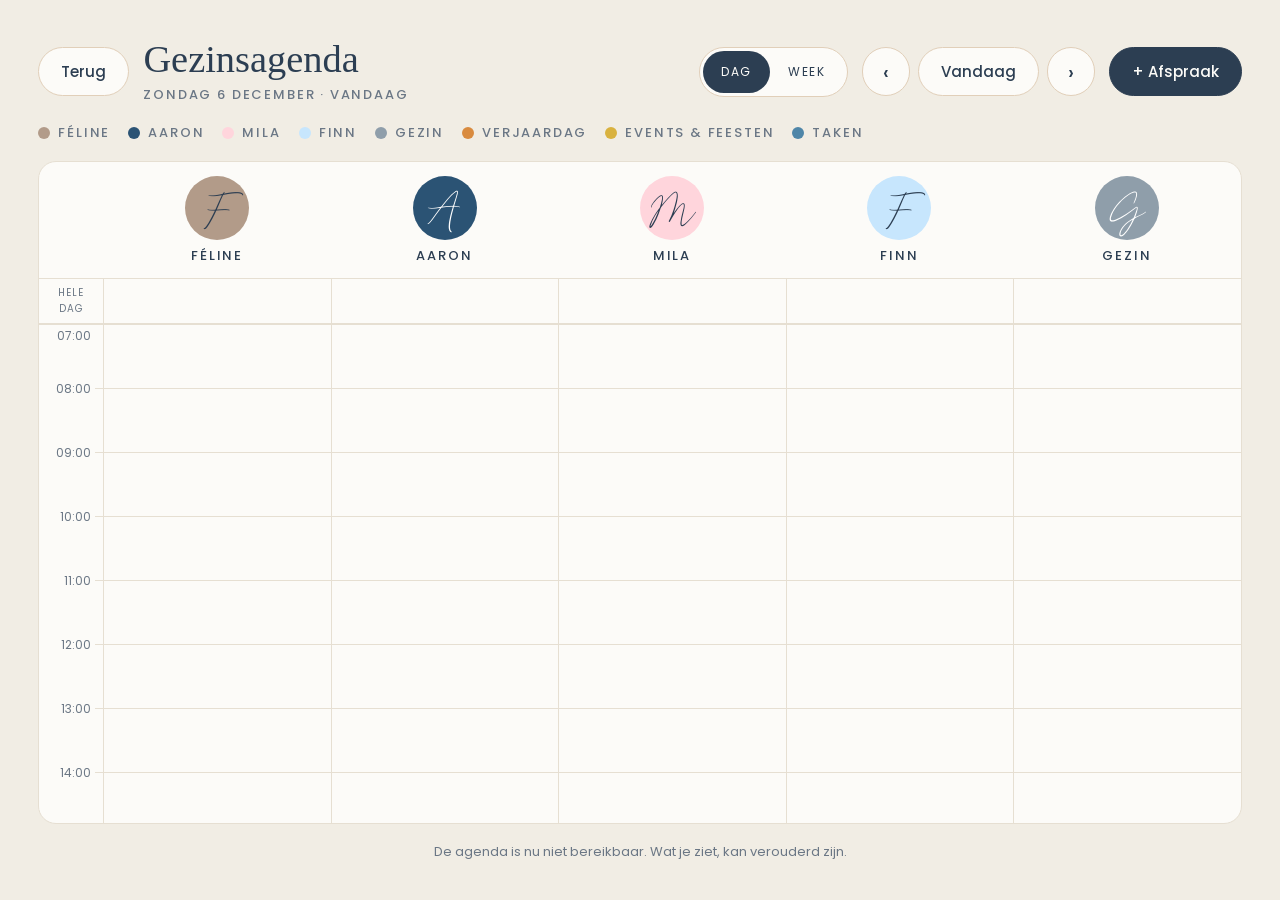
==== commit b7910249: "Agenda: weekoverzicht als tijdsraster zoals de dagweergave Co-Authored-By: Claude Opus 5.5 <noreply@" ====
--- a/agenda/index.html
+++ b/agenda/index.html
@@ -80,8 +80,13 @@
   .dv-uur:first-child span { top: 2px; }
   .dv-kol { position: absolute; top: 0; bottom: 0; border-left: 1px solid var(--lijn); cursor: pointer; }
   .blok { position: absolute; display: flex; flex-direction: column; justify-content: flex-start; border: 0; border-radius: 10px; padding: 6px 8px; text-align: left; cursor: pointer; overflow: hidden; background: var(--k); color: var(--t); box-shadow: 0 0 0 2px var(--wit); font: inherit; }
-  .blok .tt { font-family: var(--sans); font-size: 14px; font-weight: 500; line-height: 1.2; overflow-wrap: anywhere; }
+  .blok .tt { font-family: var(--sans); font-size: 14px; font-weight: 500; line-height: 1.2; overflow-wrap: break-word; hyphens: auto; }
   .blok .uur { font-family: var(--sans); font-size: 12px; opacity: .85; margin-top: 2px; }
+  .wkdag .datumrond { width: 54px; height: 54px; border-radius: 50%; display: grid; place-items: center; font-family: var(--sans); font-weight: 300; font-size: 26px; color: var(--navy); }
+  .wkdag.nu .datumrond { background: var(--navy); color: var(--wit); }
+  .wkdag.voorbij { opacity: .5; }
+  .wkdag .feestje { font-family: var(--sans); font-size: 10px; color: var(--zacht); text-align: center; padding: 0 4px; line-height: 1.2; }
+  .dv-kol.vandaag { background: rgba(225, 207, 185, .18); }
   .nulijn { position: absolute; left: 60px; right: 0; height: 2px; background: #C9483B; z-index: 3; pointer-events: none; }
   .nulijn::before { content: attr(data-t); position: absolute; left: -58px; top: -10px; background: #C9483B; color: #fff; font-family: var(--sans); font-size: 11px; font-weight: 500; padding: 2px 6px; border-radius: 6px; }
   [hidden] { display: none !important; }
@@ -251,8 +256,8 @@
   }
 
   function teken() {
-    $('week').hidden = modus !== 'week';
-    $('dagview').hidden = modus !== 'dag';
+    $('week').hidden = true;
+    $('dagview').hidden = false;
     $('wDag').setAttribute('aria-pressed', modus === 'dag');
     $('wWeek').setAttribute('aria-pressed', modus === 'week');
     if (modus === 'dag') tekenDag(); else tekenWeek();
@@ -260,37 +265,36 @@
 
   const UURHOOGTE = 64;
   let eersteKeer = true;
-  function tekenDag() {
-    const dag = iso(dagSel), vandaag = iso(new Date());
-    const vanDag = events.filter((ev) => ev.heleDag ? opDag(ev, dag) : (ev.start.slice(0, 10) <= dag && ev.einde.slice(0, 10) >= dag && !(ev.einde.slice(0, 10) === dag && ev.einde.slice(11) === '00:00')));
-    const feest = vanDag.filter((ev) => ev.kal === 'feestdagen').map((ev) => ev.titel);
-    let label = dagSel.toLocaleDateString('nl-BE', { weekday: 'long', day: 'numeric', month: 'long' });
-    label = label.charAt(0).toUpperCase() + label.slice(1);
-    $('weeklabel').textContent = label + (dag === vandaag ? ' · vandaag' : '') + (feest.length ? ' · ' + feest.join(' · ') : '');
-
-    const begin = (ev) => ev.start.slice(0, 10) < dag ? 0 : minVan(ev.start);
-    const einde = (ev) => ev.einde.slice(0, 10) > dag ? 1440 : Math.max(minVan(ev.einde), begin(ev) + 15);
-    const getimed = vanDag.filter((ev) => !ev.heleDag && ev.kal !== 'feestdagen');
+  // Een tijdsraster met kolommen: personen (dag) of dagen (week).
+  function dagFilter(dag) {
+    return (ev) => ev.heleDag ? opDag(ev, dag) : (ev.start.slice(0, 10) <= dag && ev.einde.slice(0, 10) >= dag && !(ev.einde.slice(0, 10) === dag && ev.einde.slice(11) === '00:00'));
+  }
+  function tekenRaster(kols) {
+    const vandaag = iso(new Date()), v = $('dagview');
+    const beginOp = (dag) => (ev) => ev.start.slice(0, 10) < dag ? 0 : minVan(ev.start);
+    const eindeOp = (dag) => (ev) => ev.einde.slice(0, 10) > dag ? 1440 : Math.max(minVan(ev.einde), beginOp(dag)(ev) + 15);
+    kols.forEach((k) => {
+      k.items = events.filter((ev) => ev.kal !== 'feestdagen' && dagFilter(k.dag)(ev) && k.van(ev));
+      k.begin = beginOp(k.dag); k.einde = eindeOp(k.dag);
+    });
     let vanU = 7, totU = 22;
-    getimed.forEach((ev) => { vanU = Math.min(vanU, Math.floor(begin(ev) / 60)); totU = Math.max(totU, Math.ceil(einde(ev) / 60)); });
+    kols.forEach((k) => k.items.filter((ev) => !ev.heleDag).forEach((ev) => { vanU = Math.min(vanU, Math.floor(k.begin(ev) / 60)); totU = Math.max(totU, Math.ceil(k.einde(ev) / 60)); }));
     totU = Math.min(totU, 24);
 
-    const v = $('dagview');
-    v.style.setProperty('--n', KOLOMMEN.length);
-    const kop = KOLOMMEN.map((k) => { const m = MENSEN[k], f = FOTOS[k]; return `<div class="persoon"><div class="avatar${f ? ' foto' : ''}" style="background-color:${m.kleur};color:${tekstOp(m.kleur)};${f ? `background-image:url('${f}');box-shadow:0 0 0 3px ${m.kleur}` : ''}">${m.naam.charAt(0)}</div><div class="label">${m.naam}</div></div>`; }).join('');
-    v.innerHTML = `<div class="dv-rij dv-kop"><div class="gutter"></div>${kop}</div>
-      <div class="dv-rij dv-heel"><div class="gutter">Hele dag</div>${KOLOMMEN.map((k) => `<div data-heel="${k}"></div>`).join('')}</div>
+    v.style.setProperty('--n', kols.length);
+    v.innerHTML = `<div class="dv-rij dv-kop"><div class="gutter"></div>${kols.map((k) => k.kop).join('')}</div>
+      <div class="dv-rij dv-heel"><div class="gutter">Hele dag</div>${kols.map((k, i) => `<div data-heel="${i}"></div>`).join('')}</div>
       <div class="dv-scroll"><div class="dv-raster" style="height:${(totU - vanU) * UURHOOGTE + 8}px"></div></div>`;
-
-    vanDag.filter((ev) => ev.heleDag && ev.kal !== 'feestdagen').forEach((ev) => {
-      const host = v.querySelector(`[data-heel="${ev.kal}"]`) || v.querySelector('[data-heel="gezin"]');
-      const k = kleurVan(ev);
-      const b = document.createElement('button');
-      b.type = 'button'; b.className = 'chip';
-      b.style.setProperty('--k', k); b.style.setProperty('--t', tekstOp(k));
-      b.textContent = ev.titel || '(zonder titel)';
-      b.onclick = () => toonDetail(ev);
-      host.appendChild(b);
+    kols.forEach((k, i) => {
+      const host = v.querySelector(`[data-heel="${i}"]`);
+      k.items.filter((ev) => ev.heleDag).forEach((ev) => {
+        const kl = kleurVan(ev), b = document.createElement('button');
+        b.type = 'button'; b.className = 'chip';
+        b.style.setProperty('--k', kl); b.style.setProperty('--t', tekstOp(kl));
+        b.textContent = ev.titel || '(zonder titel)';
+        b.onclick = () => toonDetail(ev);
+        host.appendChild(b);
+      });
     });
 
     const raster = v.querySelector('.dv-raster');
@@ -299,30 +303,29 @@
       if (u < totU) l.innerHTML = `<span>${pad(u)}:00</span>`;
       raster.appendChild(l);
     }
-    const breedte = `calc((100% - var(--g)) / ${KOLOMMEN.length})`;
-    KOLOMMEN.forEach((k, i) => {
+    const breedte = `calc((100% - var(--g)) / ${kols.length})`;
+    kols.forEach((k, i) => {
       const kol = document.createElement('div');
-      kol.className = 'dv-kol';
+      kol.className = 'dv-kol' + (k.isDag && k.dag === vandaag ? ' vandaag' : '');
       kol.style.left = `calc(var(--g) + ${breedte} * ${i})`; kol.style.width = breedte;
       kol.onclick = (e) => {
         if (e.target !== kol) return;
         const u = Math.min(23, vanU + Math.floor(e.offsetY / UURHOOGTE));
-        openNieuw(dag, k, pad(u) + ':00', pad(Math.min(23, u + 1)) + ':00');
+        openNieuw(k.dag, k.wie, pad(u) + ':00', pad(Math.min(23, u + 1)) + ':00');
       };
       // Overlappende afspraken naast elkaar zetten
-      const mijn = getimed.filter((ev) => (MENSEN[ev.kal] ? ev.kal : 'gezin') === k).sort((a, b) => begin(a) - begin(b) || einde(b) - einde(a));
-      const sporen = []; const groepen = []; let groep = null, groepEinde = -1;
+      const mijn = k.items.filter((ev) => !ev.heleDag).sort((a, b) => k.begin(a) - k.begin(b) || k.einde(b) - k.einde(a));
+      const sporen = [], groepen = []; let groep = null, groepEinde = -1;
       mijn.forEach((ev) => {
-        if (begin(ev) >= groepEinde) { groep = []; groepen.push(groep); sporen.length = 0; }
-        let s = sporen.findIndex((e) => e <= begin(ev)); if (s < 0) { s = sporen.length; sporen.push(0); }
-        sporen[s] = einde(ev); ev._spoor = s; groep.push(ev); groepEinde = Math.max(groepEinde, einde(ev));
+        if (k.begin(ev) >= groepEinde) { groep = []; groepen.push(groep); sporen.length = 0; }
+        let sp = sporen.findIndex((e) => e <= k.begin(ev)); if (sp < 0) { sp = sporen.length; sporen.push(0); }
+        sporen[sp] = k.einde(ev); ev._spoor = sp; groep.push(ev); groepEinde = Math.max(groepEinde, k.einde(ev));
         groep.n = Math.max(groep.n || 0, sporen.length);
       });
       groepen.forEach((g) => g.forEach((ev) => {
-        const kl = kleurVan(ev);
-        const b = document.createElement('button');
+        const kl = kleurVan(ev), b = document.createElement('button');
         b.type = 'button'; b.className = 'blok';
-        const top = (begin(ev) - vanU * 60) / 60 * UURHOOGTE, h = (einde(ev) - begin(ev)) / 60 * UURHOOGTE;
+        const top = (k.begin(ev) - vanU * 60) / 60 * UURHOOGTE, h = (k.einde(ev) - k.begin(ev)) / 60 * UURHOOGTE;
         b.style.top = top + 2 + 'px'; b.style.height = Math.max(22, h - 4) + 'px';
         b.style.left = `calc(${100 / g.n * ev._spoor}% + 4px)`; b.style.width = `calc(${100 / g.n}% - 8px)`;
         b.style.setProperty('--k', kl); b.style.setProperty('--t', tekstOp(kl));
@@ -336,64 +339,53 @@
     });
 
     const scroll = v.querySelector('.dv-scroll');
-    if (dag === vandaag) {
-      const nu = new Date(), m = nu.getHours() * 60 + nu.getMinutes();
-      if (m >= vanU * 60 && m <= totU * 60) {
-        const lijn = document.createElement('div'); lijn.className = 'nulijn';
-        lijn.style.top = ((m - vanU * 60) / 60 * UURHOOGTE) + 'px'; lijn.dataset.t = pad(nu.getHours()) + ':' + pad(nu.getMinutes());
-        raster.appendChild(lijn);
-        if (eersteKeer) scroll.scrollTop = Math.max(0, (m - vanU * 60) / 60 * UURHOOGTE - 120);
-      }
+    const metVandaag = kols.some((k) => k.dag === vandaag);
+    const nu = new Date(), m = nu.getHours() * 60 + nu.getMinutes();
+    if (metVandaag && m >= vanU * 60 && m <= totU * 60) {
+      const lijn = document.createElement('div'); lijn.className = 'nulijn';
+      lijn.style.top = ((m - vanU * 60) / 60 * UURHOOGTE) + 'px'; lijn.dataset.t = pad(nu.getHours()) + ':' + pad(nu.getMinutes());
+      raster.appendChild(lijn);
+      if (eersteKeer) scroll.scrollTop = Math.max(0, (m - vanU * 60) / 60 * UURHOOGTE - 120);
     } else if (eersteKeer) {
-      const eerste = getimed.length ? Math.min(...getimed.map(begin)) : 8 * 60;
+      const alle = kols.flatMap((k) => k.items.filter((ev) => !ev.heleDag).map(k.begin));
+      const eerste = alle.length ? Math.min(...alle) : 8 * 60;
       scroll.scrollTop = Math.max(0, (eerste - vanU * 60) / 60 * UURHOOGTE - 20);
     }
     eersteKeer = false;
   }
 
+  function tekenDag() {
+    const dag = iso(dagSel), vandaag = iso(new Date());
+    const feest = events.filter((ev) => ev.kal === 'feestdagen' && opDag(ev, dag)).map((ev) => ev.titel);
+    let label = dagSel.toLocaleDateString('nl-BE', { weekday: 'long', day: 'numeric', month: 'long' });
+    label = label.charAt(0).toUpperCase() + label.slice(1);
+    $('weeklabel').textContent = label + (dag === vandaag ? ' · vandaag' : '') + (feest.length ? ' · ' + feest.join(' · ') : '');
+    tekenRaster(KOLOMMEN.map((k) => {
+      const m = MENSEN[k], f = FOTOS[k];
+      return {
+        dag, wie: k, van: (ev) => (MENSEN[ev.kal] ? ev.kal : 'gezin') === k,
+        kop: `<div class="persoon"><div class="avatar${f ? ' foto' : ''}" style="background-color:${m.kleur};color:${tekstOp(m.kleur)};${f ? `background-image:url('${f}');box-shadow:0 0 0 3px ${m.kleur}` : ''}">${m.naam.charAt(0)}</div><div class="label">${m.naam}</div></div>`,
+      };
+    }));
+  }
+
   function tekenWeek() {
-    const vandaag = iso(new Date());
-    const zondag = plusDagen(maandag, 6);
+    const vandaag = iso(new Date()), zondag = plusDagen(maandag, 6);
     const fmt = (d, o) => d.toLocaleDateString('nl-BE', o);
     $('weeklabel').textContent = maandag.getMonth() === zondag.getMonth()
       ? `${maandag.getDate()} – ${fmt(zondag, { day: 'numeric', month: 'long' })}`
       : `${fmt(maandag, { day: 'numeric', month: 'long' })} – ${fmt(zondag, { day: 'numeric', month: 'long' })}`;
-
-    const w = $('week'); w.innerHTML = '';
+    const esc = (t) => t.replace(/[&<>"]/g, (c) => ({ '&': '&amp;', '<': '&lt;', '>': '&gt;', '"': '&quot;' }[c]));
+    const kols = [];
     for (let i = 0; i < 7; i++) {
       const d = plusDagen(maandag, i), dag = iso(d);
-      const vanDag = events.filter((ev) => opDag(ev, dag));
-      const feest = vanDag.filter((ev) => ev.kal === 'feestdagen').map((ev) => ev.titel);
-      const items = vanDag.filter((ev) => ev.kal !== 'feestdagen').sort((a, b) =>
-        (b.heleDag - a.heleDag) || (a.heleDag ? 0 : a.start.localeCompare(b.start)) || a.titel.localeCompare(b.titel));
-
-      const kol = document.createElement('section');
-      kol.className = 'dag' + (dag === vandaag ? ' vandaag' : '') + (dag < vandaag ? ' voorbij' : '');
-      kol.innerHTML = `<button class="kop" type="button" aria-label="Afspraak toevoegen op ${DAGNAMEN[i]}">
-          <div><div class="label">${DAGNAMEN[i]}${dag === vandaag ? ' · vandaag' : ''}</div><div class="nr">${d.getDate()}</div>
-          ${feest.length ? `<div class="feest"></div>` : ''}</div><span class="plus">+</span></button>
-        <div class="lijst"></div>`;
-      if (feest.length) kol.querySelector('.feest').textContent = feest.join(' · ');
-      kol.querySelector('.kop').onclick = () => openNieuw(dag);
-      const lijst = kol.querySelector('.lijst');
-      if (!items.length) lijst.innerHTML = '<div class="leeg">—</div>';
-      items.forEach((ev) => {
-        const b = document.createElement('button');
-        b.type = 'button';
-        b.className = 'item' + (ev.heleDag ? ' heel' : '');
-        const k = kleurVan(ev);
-        b.style.setProperty('--k', k);
-        b.style.setProperty('--kz', tint(k, 0.28));
-        b.innerHTML = (ev.heleDag ? '' : '<div class="uur"></div>') + '<div class="tt"></div>';
-        if (!ev.heleDag) b.querySelector('.uur').textContent = ev.start.slice(11) + ' – ' + ev.einde.slice(11);
-        b.querySelector('.tt').textContent = ev.titel || '(zonder titel)';
-        const lab = SOORTLABEL[soortVan(ev)];
-        if (lab && !/^vrij$/i.test((ev.titel || '').trim())) { const s = document.createElement('span'); s.className = 'soort'; s.textContent = lab; b.querySelector('.tt').prepend(s); }
-        b.onclick = () => toonDetail(ev);
-        lijst.appendChild(b);
+      const feest = events.filter((ev) => ev.kal === 'feestdagen' && opDag(ev, dag)).map((ev) => ev.titel).join(' · ');
+      kols.push({
+        dag, isDag: true, van: () => true,
+        kop: `<div class="persoon wkdag${dag === vandaag ? ' nu' : ''}${dag < vandaag ? ' voorbij' : ''}"><div class="label">${DAGNAMEN[i].slice(0, 2)}</div><div class="datumrond">${d.getDate()}</div>${feest ? `<div class="feestje">${esc(feest)}</div>` : ''}</div>`,
       });
-      w.appendChild(kol);
-    }
+    }
+    tekenRaster(kols);
   }
 
   // Detail
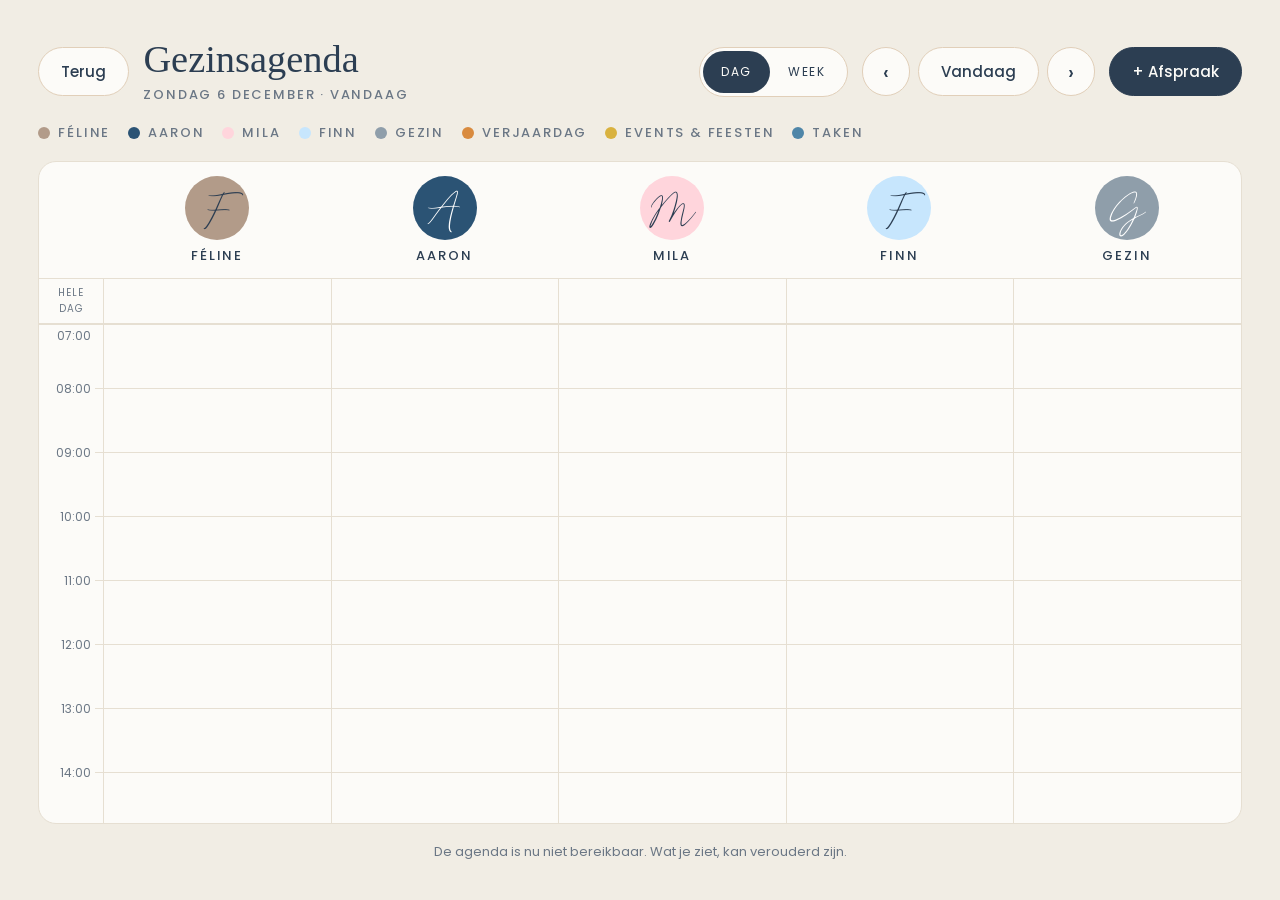
==== commit 7234af3b: "Agenda: week met een rij per dag en een kolom per persoon Co-Authored-By: Claude Opus 5.5 <noreply@a" ====
--- a/agenda/index.html
+++ b/agenda/index.html
@@ -86,6 +86,19 @@
   .wkdag.nu .datumrond { background: var(--navy); color: var(--wit); }
   .wkdag.voorbij { opacity: .5; }
   .wkdag .feestje { font-family: var(--sans); font-size: 10px; color: var(--zacht); text-align: center; padding: 0 4px; line-height: 1.2; }
+  .wk-rijen { display: flex; flex-direction: column; }
+  .wk-rij { border-bottom: 1px solid var(--lijn); flex: 1 0 92px; }
+  .wk-rij:last-child { border-bottom: 0; }
+  .wk-rij.nu { background: rgba(225, 207, 185, .22); }
+  .wk-rij.voorbij .wk-dag, .wk-rij.voorbij .wk-cel { opacity: .55; }
+  .wk-dag { display: flex; flex-direction: column; align-items: center; justify-content: center; gap: 2px; padding: 8px 2px; }
+  .wk-dag .datumrond { width: 44px; height: 44px; border-radius: 50%; display: grid; place-items: center; font-family: var(--sans); font-weight: 300; font-size: 22px; color: var(--navy); }
+  .wk-rij.nu .datumrond { background: var(--navy); color: var(--wit); }
+  .wk-dag .feestje { font-family: var(--sans); font-size: 9px; color: var(--zacht); text-align: center; line-height: 1.2; }
+  .wk-cel { border-left: 1px solid var(--lijn); padding: 6px; display: flex; flex-direction: column; gap: 5px; cursor: pointer; min-width: 0; }
+  .wk-item { white-space: normal; display: flex; flex-direction: column; gap: 1px; padding: 6px 9px; }
+  .wk-item .wk-uur { font-size: 11px; font-weight: 400; opacity: .85; }
+  .wk-item .wk-tt { font-size: 13px; line-height: 1.25; overflow-wrap: break-word; hyphens: auto; }
   .dv-kol.vandaag { background: rgba(225, 207, 185, .18); }
   .nulijn { position: absolute; left: 60px; right: 0; height: 2px; background: #C9483B; z-index: 3; pointer-events: none; }
   .nulijn::before { content: attr(data-t); position: absolute; left: -58px; top: -10px; background: #C9483B; color: #fff; font-family: var(--sans); font-size: 11px; font-weight: 500; padding: 2px 6px; border-radius: 6px; }
@@ -96,6 +109,7 @@
     .week { grid-template-columns: 1fr; }
     .dagview { flex: none; height: 80vh; }
     .dagview { --g: 44px; }
+    .wk-dag .datumrond { width: 32px; height: 32px; font-size: 16px; } .wk-item { padding: 4px 5px; } .wk-item .wk-uur { display: none; } .wk-item .wk-tt { font-size: 11px; }
     .blok { padding: 4px; } .blok .tt { font-size: 12px; overflow-wrap: normal; } .blok .uur { display: none; }
     .dv-uur span { width: 40px; font-size: 11px; }
     .nulijn { left: 40px; } .nulijn::before { display: none; }
@@ -369,23 +383,54 @@
     }));
   }
 
+  // Week: een rij per dag, een kolom per persoon (zelfde kop als de dagweergave).
+  function kopPersonen() {
+    return KOLOMMEN.map((k) => {
+      const m = MENSEN[k], f = FOTOS[k];
+      return `<div class="persoon"><div class="avatar${f ? ' foto' : ''}" style="background-color:${m.kleur};color:${tekstOp(m.kleur)};${f ? `background-image:url('${f}');box-shadow:0 0 0 3px ${m.kleur}` : ''}">${m.naam.charAt(0)}</div><div class="label">${m.naam}</div></div>`;
+    }).join('');
+  }
   function tekenWeek() {
     const vandaag = iso(new Date()), zondag = plusDagen(maandag, 6);
     const fmt = (d, o) => d.toLocaleDateString('nl-BE', o);
     $('weeklabel').textContent = maandag.getMonth() === zondag.getMonth()
       ? `${maandag.getDate()} – ${fmt(zondag, { day: 'numeric', month: 'long' })}`
       : `${fmt(maandag, { day: 'numeric', month: 'long' })} – ${fmt(zondag, { day: 'numeric', month: 'long' })}`;
-    const esc = (t) => t.replace(/[&<>"]/g, (c) => ({ '&': '&amp;', '<': '&lt;', '>': '&gt;', '"': '&quot;' }[c]));
-    const kols = [];
+    const v = $('dagview');
+    v.style.setProperty('--n', KOLOMMEN.length);
+    v.innerHTML = `<div class="dv-rij dv-kop wk-kop"><div class="gutter"></div>${kopPersonen()}</div><div class="dv-scroll wk-rijen"></div>`;
+    const host = v.querySelector('.wk-rijen');
+    let vandaagRij = null;
     for (let i = 0; i < 7; i++) {
       const d = plusDagen(maandag, i), dag = iso(d);
-      const feest = events.filter((ev) => ev.kal === 'feestdagen' && opDag(ev, dag)).map((ev) => ev.titel).join(' · ');
-      kols.push({
-        dag, isDag: true, van: () => true,
-        kop: `<div class="persoon wkdag${dag === vandaag ? ' nu' : ''}${dag < vandaag ? ' voorbij' : ''}"><div class="label">${DAGNAMEN[i].slice(0, 2)}</div><div class="datumrond">${d.getDate()}</div>${feest ? `<div class="feestje">${esc(feest)}</div>` : ''}</div>`,
+      const vanDag = events.filter(dagFilter(dag));
+      const feest = vanDag.filter((ev) => ev.kal === 'feestdagen').map((ev) => ev.titel).join(' · ');
+      const rij = document.createElement('div');
+      rij.className = 'dv-rij wk-rij' + (dag === vandaag ? ' nu' : '') + (dag < vandaag ? ' voorbij' : '');
+      rij.innerHTML = `<div class="wk-dag"><div class="label">${DAGNAMEN[i].slice(0, 2)}</div><div class="datumrond">${d.getDate()}</div><div class="feestje"></div></div>` +
+        KOLOMMEN.map((k) => `<div class="wk-cel" data-k="${k}"></div>`).join('');
+      rij.querySelector('.feestje').textContent = feest;
+      KOLOMMEN.forEach((k) => {
+        const cel = rij.querySelector(`[data-k="${k}"]`);
+        cel.onclick = (e) => { if (e.target === cel) openNieuw(dag, k); };
+        vanDag.filter((ev) => ev.kal !== 'feestdagen' && (MENSEN[ev.kal] ? ev.kal : 'gezin') === k)
+          .sort((a, b) => (b.heleDag - a.heleDag) || (a.heleDag ? 0 : a.start.localeCompare(b.start)) || a.titel.localeCompare(b.titel))
+          .forEach((ev) => {
+            const kl = kleurVan(ev), b = document.createElement('button');
+            b.type = 'button'; b.className = 'chip wk-item';
+            b.style.setProperty('--k', kl); b.style.setProperty('--t', tekstOp(kl));
+            b.innerHTML = (ev.heleDag ? '' : '<span class="wk-uur"></span>') + '<span class="wk-tt"></span>';
+            if (!ev.heleDag) b.querySelector('.wk-uur').textContent = (ev.start.slice(0, 10) < dag ? '00:00' : ev.start.slice(11)) + ' – ' + (ev.einde.slice(0, 10) > dag ? '24:00' : ev.einde.slice(11));
+            b.querySelector('.wk-tt').textContent = ev.titel || '(zonder titel)';
+            b.onclick = () => toonDetail(ev);
+            cel.appendChild(b);
+          });
       });
+      if (dag === vandaag) vandaagRij = rij;
+      host.appendChild(rij);
     }
-    tekenRaster(kols);
+    if (eersteKeer && vandaagRij) host.scrollTop = Math.max(0, vandaagRij.offsetTop - host.offsetTop - 8);
+    eersteKeer = false;
   }
 
   // Detail
